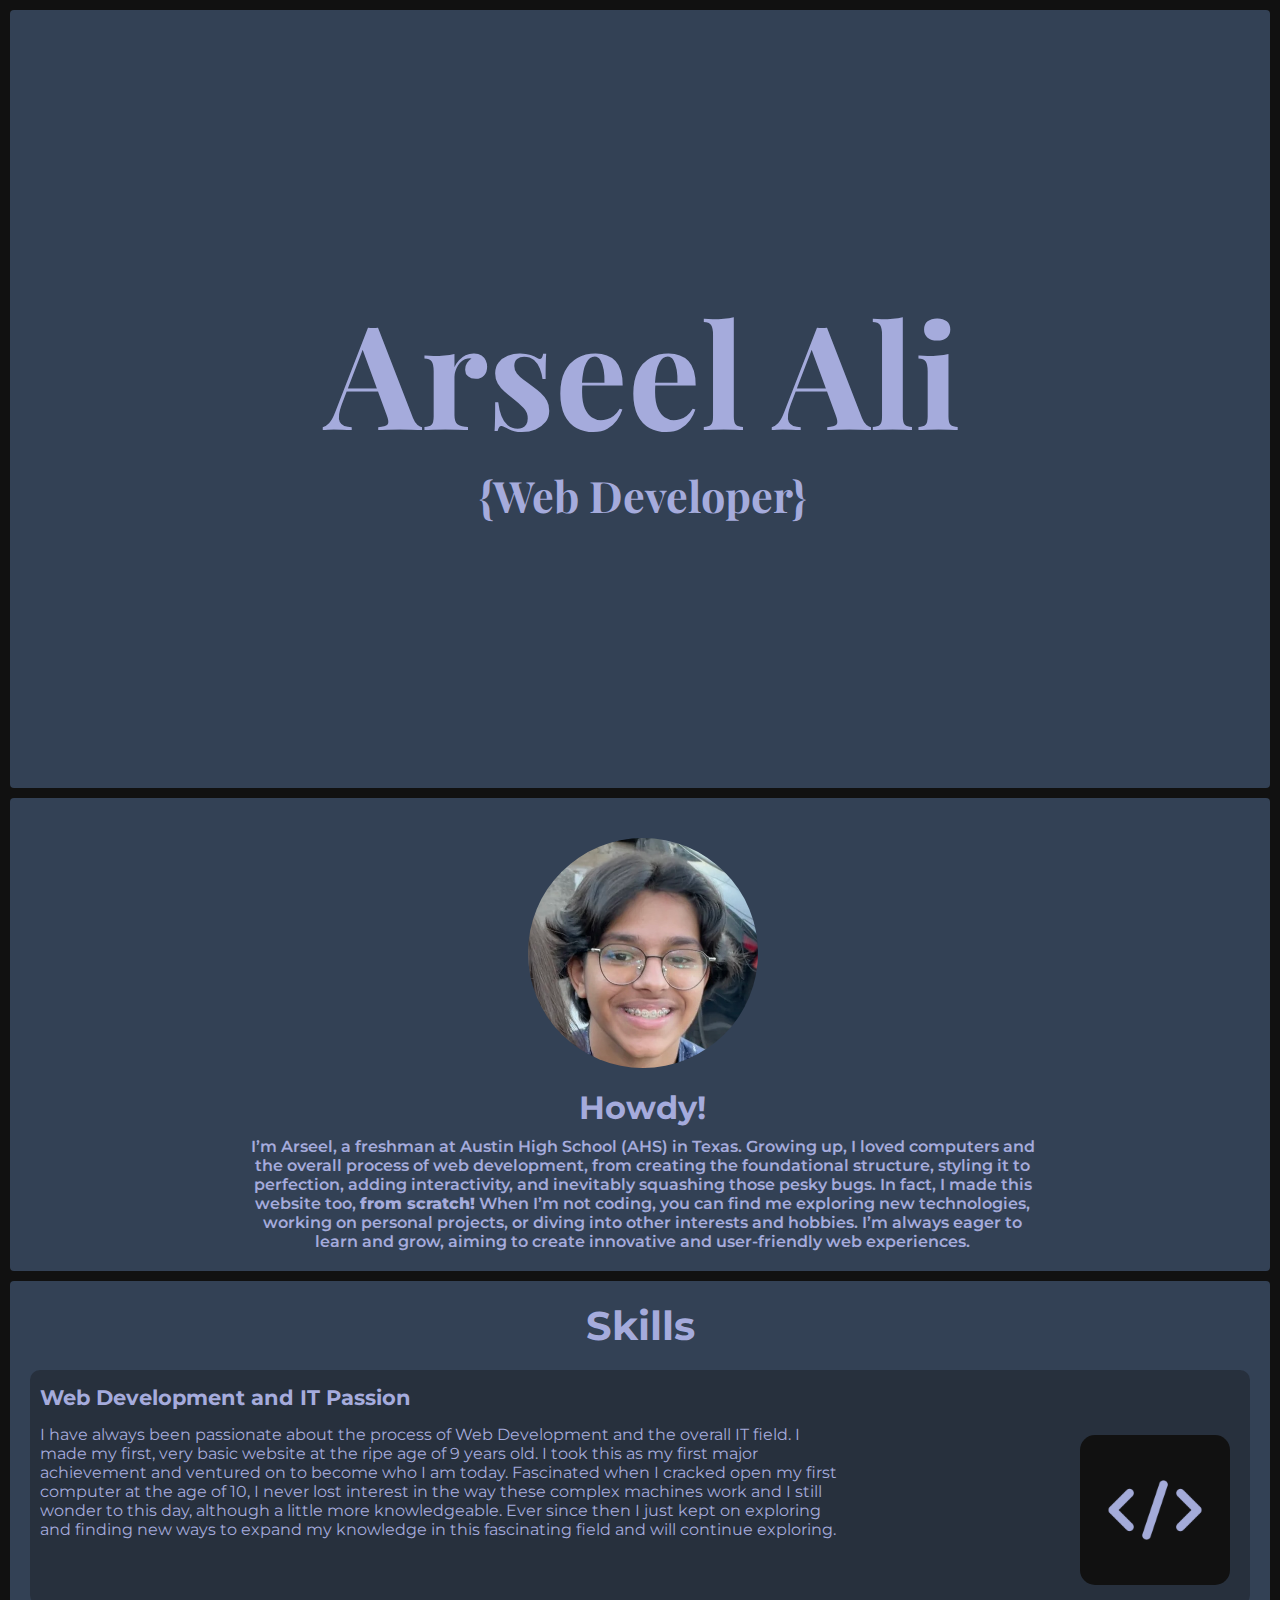
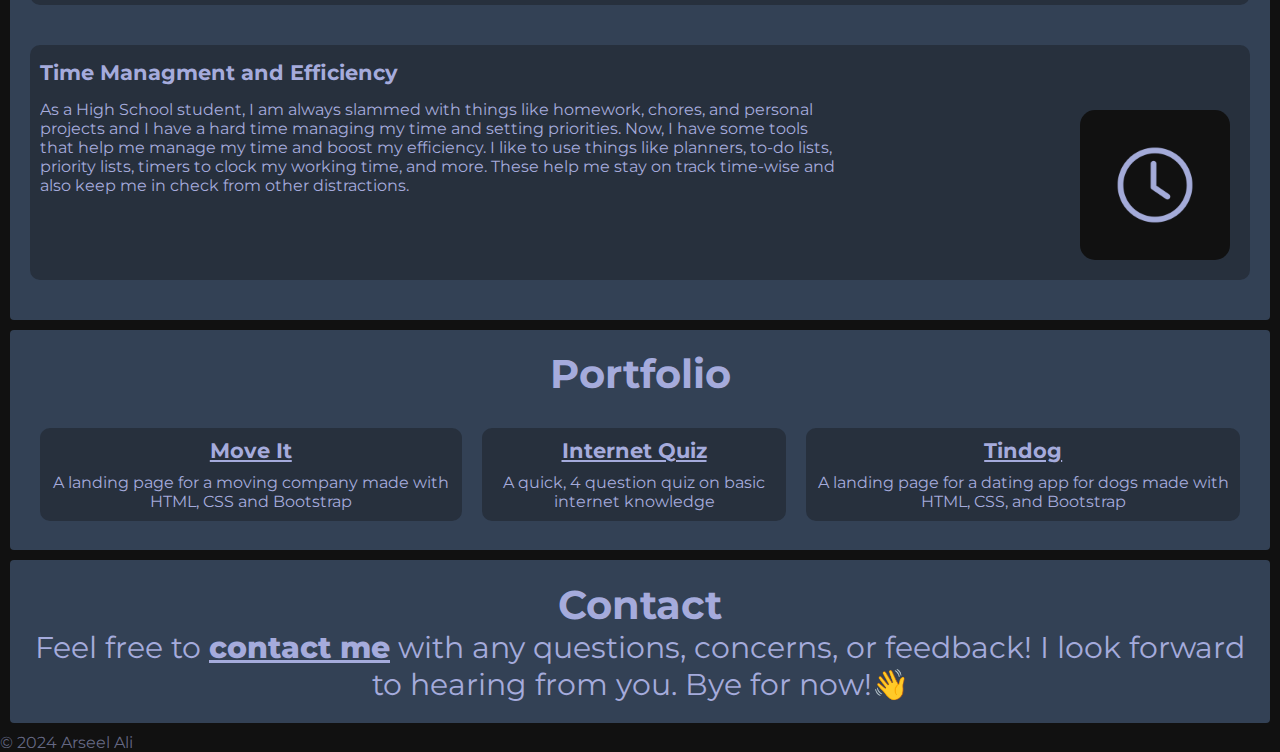
==== index.html @ 1e13c5c8 "Add files via upload" ====
<!DOCTYPE html>
<html lang="en">
  <head>
    <meta charset="UTF-8" />
    <meta name="viewport" content="width=device-width, initial-scale=1.0" />

    <!-- Google Fonts -->
    <link rel="preconnect" href="https://fonts.googleapis.com" />
    <link rel="preconnect" href="https://fonts.gstatic.com" crossorigin />
    <link rel="preconnect" href="https://fonts.googleapis.com" />
    <link rel="preconnect" href="https://fonts.gstatic.com" crossorigin />
    <link
      href="https://fonts.googleapis.com/css2?family=Montserrat:ital,wght@0,100..900;1,100..900&display=swap"
      rel="stylesheet"
    />
    <link
      href="https://fonts.googleapis.com/css2?family=Playfair+Display:ital,wght@0,400..900;1,400..900&display=swap"
      rel="stylesheet"
    />
    <link rel="stylesheet" href="./style.css" />
    <title>Arseel Ali</title>
  </head>
  <body>
    <div class="section header" id="header">
      <a href="mailto:aliarseel1@gmail.com" class="title-link"
        ><h1 class="title">Arseel Ali</h1></a
      >
      <h2 class="description">{Web Developer}</h2>
    </div>

    <div class="section about-me" id="about-me">
      <img
        src="./assets/arseel.jpg"
        alt="A profile photo of Arseel"
        class="arseel-pfp"
      />
      <p class="howdy">Howdy!</p>
      <p class="bio">I’m Arseel, a freshman at Austin High School (AHS) in Texas. Growing up, I loved computers and the overall process of web development, from creating the foundational structure, styling it to perfection, adding interactivity, and inevitably squashing those pesky bugs. In fact, I made this website too, <span class="bold">from scratch!</span> When I’m not coding, you can find me exploring new technologies, working on personal projects, or diving into other interests and hobbies. I’m always eager to learn and grow, aiming to create innovative and user-friendly web experiences. </p>
    </div>

    <div class="section skills" id="skills">
        <h2>Skills</h2>
        <div class="card">
            <h3>Web Development and IT Passion</h3>
            <img src="./assets/tag.png" alt="HTML Tag">
            <p>I have always been passionate about the process of Web Development and the overall IT field. I made my first, very basic website at the ripe age of 9 years old. I took this as my first major achievement and ventured on to become who I am today. Fascinated when I cracked open my first computer at the age of 10, I never lost interest in the way these complex machines work and I still wonder to this day, although a little more knowledgeable. Ever since then I just kept on exploring and finding new ways to expand my knowledge in this fascinating field and will continue exploring. </p>
        </div>
        <div class="card">
            <h3>Time Managment and Efficiency</h3>
            <img src="./assets/clock.png" alt="Clock Graphic">
            <p>As a High School student, I am always slammed with things like homework, chores, and personal projects and I have a hard time managing my time and setting priorities. Now, I have some tools that help me manage my time and boost my efficiency. I like to use things like planners, to-do lists, priority lists, timers to clock my working time, and more. These help me stay on track time-wise and also keep me in check from other distractions.</p>
        </div>
    </div>

    <div class="section portfolio" id="portfolio">
        <h2>Portfolio</h2>
        <div class="port-item-container">
            <div class="port-item">
                <h3><a href="https://arseelali.com/move-it/" target="_blank">Move It</a></h3>
                <p>A landing page for a moving company made with HTML, CSS and Bootstrap</p>
            </div>
            <div class="port-item">
                <h3><a href="https://arseelali.com/internet-quiz/" target="_blank">Internet Quiz</a></h3>
                <p>A quick, 4 question quiz on basic internet knowledge</p>
            </div>
            <div class="port-item">
                <h3><a href="https://arseelali.com/tindog/" target="_blank">Tindog</a></h3>
                <p>A landing page for a dating app for dogs made with HTML, CSS, and Bootstrap</p>
            </div>
        </div>
    </div>

    <div class="section contact" id="contact">
        <h2>Contact</h2>
        <div class="contact-info">
            <p>Feel free to <a href="mailto:aliarseel1@gmail.com" class="bold">contact me</a> with any questions, concerns, or feedback! I look forward to hearing from you. Bye for now!👋</p>
        </div>
    </div>

    <footer>
        &copy; 2024 Arseel Ali
    </footer>

    <script>
        console.log("%c" + "© 2024 Arseel Ali", "color: #A5ABDC; font-size: 40px; font-weight: bold;");
        console.log("%c" + "If you find a bug, have feedback, or have any questions, feel free to email: aliarseel1@gmail.com", "color: #A5ABDC; font-size: 25px; font-weight: bold;");
    </script>
  </body>
</html>

<!-- Inspiration from  https://www.mcchill.in/ -->
---- style.css ----
* {
    margin: 0;
    padding: 0;
}

html {
    scroll-behavior: smooth;
}

body {
    color: #A5ABDC;
    background-color: #111111;
    font-family: Montserrat, sans-serif;
}

.section {
    padding: 20px;
    display: flex;
    flex-direction: column;
    align-items: center;
    justify-content: center;
    background-color: #334155;
    margin: 10px 10px;
    border-radius: 4px;
}

h2 {
    font-size: 2.5rem;
    font-weight: 700;
}

/* Heading */

.header {
    padding: 20px;
    display: flex;
    flex-direction: column;
    height: 82vh;
    justify-content: center;
    background-color: #334155;
    margin: 10px 10px;
    padding-left: 25px;
    font-family: 'Playfair Display', serif;
}

.title {
    font-size: 9rem;
    padding-bottom: 0;
    margin-bottom: 0;
    color: #A5ABDC;
}

a.title-link {
    text-decoration: none;
}

.description {
    font-size: 2.7rem;
    padding-top: 0;
    margin-top: 0;
}

/* About Me */

.about-me {
    display: flex;
    flex-direction: column;
    align-items: center;
    justify-content: center;
    background-color: #334155;
    padding: 20px;
    margin: 10px 10px;
    padding-left: 25px;
}

.arseel-pfp {
    margin: 50px;
    border-radius: 50%;
    width: 230px;
    margin-bottom: 20px;
    margin-top: 20px;
}

.howdy {
    color: #A5ABDC;
    font-family: Montserrat, sans-serif;
    font-size: 2rem;
    font-weight: 700;
    margin-bottom: 10px;
}

.bio {
    font-family: Montserrat, sans-serif;
    text-align: center;
    width: 65%;
    font-weight: 600;
    font-size: 16px;
}
.bold {
    font-weight: 800;
}

/* Skills */

.skills {
    display: flex;
    flex-direction: column;
    align-items: center;
}

.card {
    background-color: #1111115a;
    padding: 10px;
    margin: 20px;
    width: 100%;
    max-width: 1200px;
    border-radius: 10px;
}

.card h3 {
    font-size: 1.3rem;
    margin-bottom: 10px;
    padding: 5px;
    padding-left: 0;
}

.card img {
    border-radius: 15px;
    width: 150px;
    float: right;
    margin: 10px;
}

.card p {
    overflow: auto;
    width: 800px;
}

/* Portfolio */

.portfolio {
    display: flex;
    flex-direction: column;
    align-items: center;
    height: 20vh;
}

.portfolio h2 {
    margin-bottom: 20px;
}

.port-item-container {
    display: inline-flex;
}

.port-item {
    background-color: #1111115a;
    padding: 10px;
    border-radius: 10px;
    margin: 10px;
    text-align: center;
}

.port-item h3 {
    font-size: 1.3rem;
    margin-bottom: 10px;
}

a {
    text-decoration: underline;
    color: #A5ABDC;
}

/* Contact Me */

.contact {
    text-align: center;
}

.contact-info p {
    font-size: 30px;
}

/* Footer */

footer {
    color: #a5abdc93;
}

/* Scrollbar */

::-webkit-scrollbar {
    width: 10px;
}

::-webkit-scrollbar-track {
    box-shadow: inset 0 0 2px grey;
    border-radius: 900px;
}

::-webkit-scrollbar-thumb {
    background: #888;
    border-radius: 40px;
}

::-webkit-scrollbar-thumb:hover {
    background: #555;
}
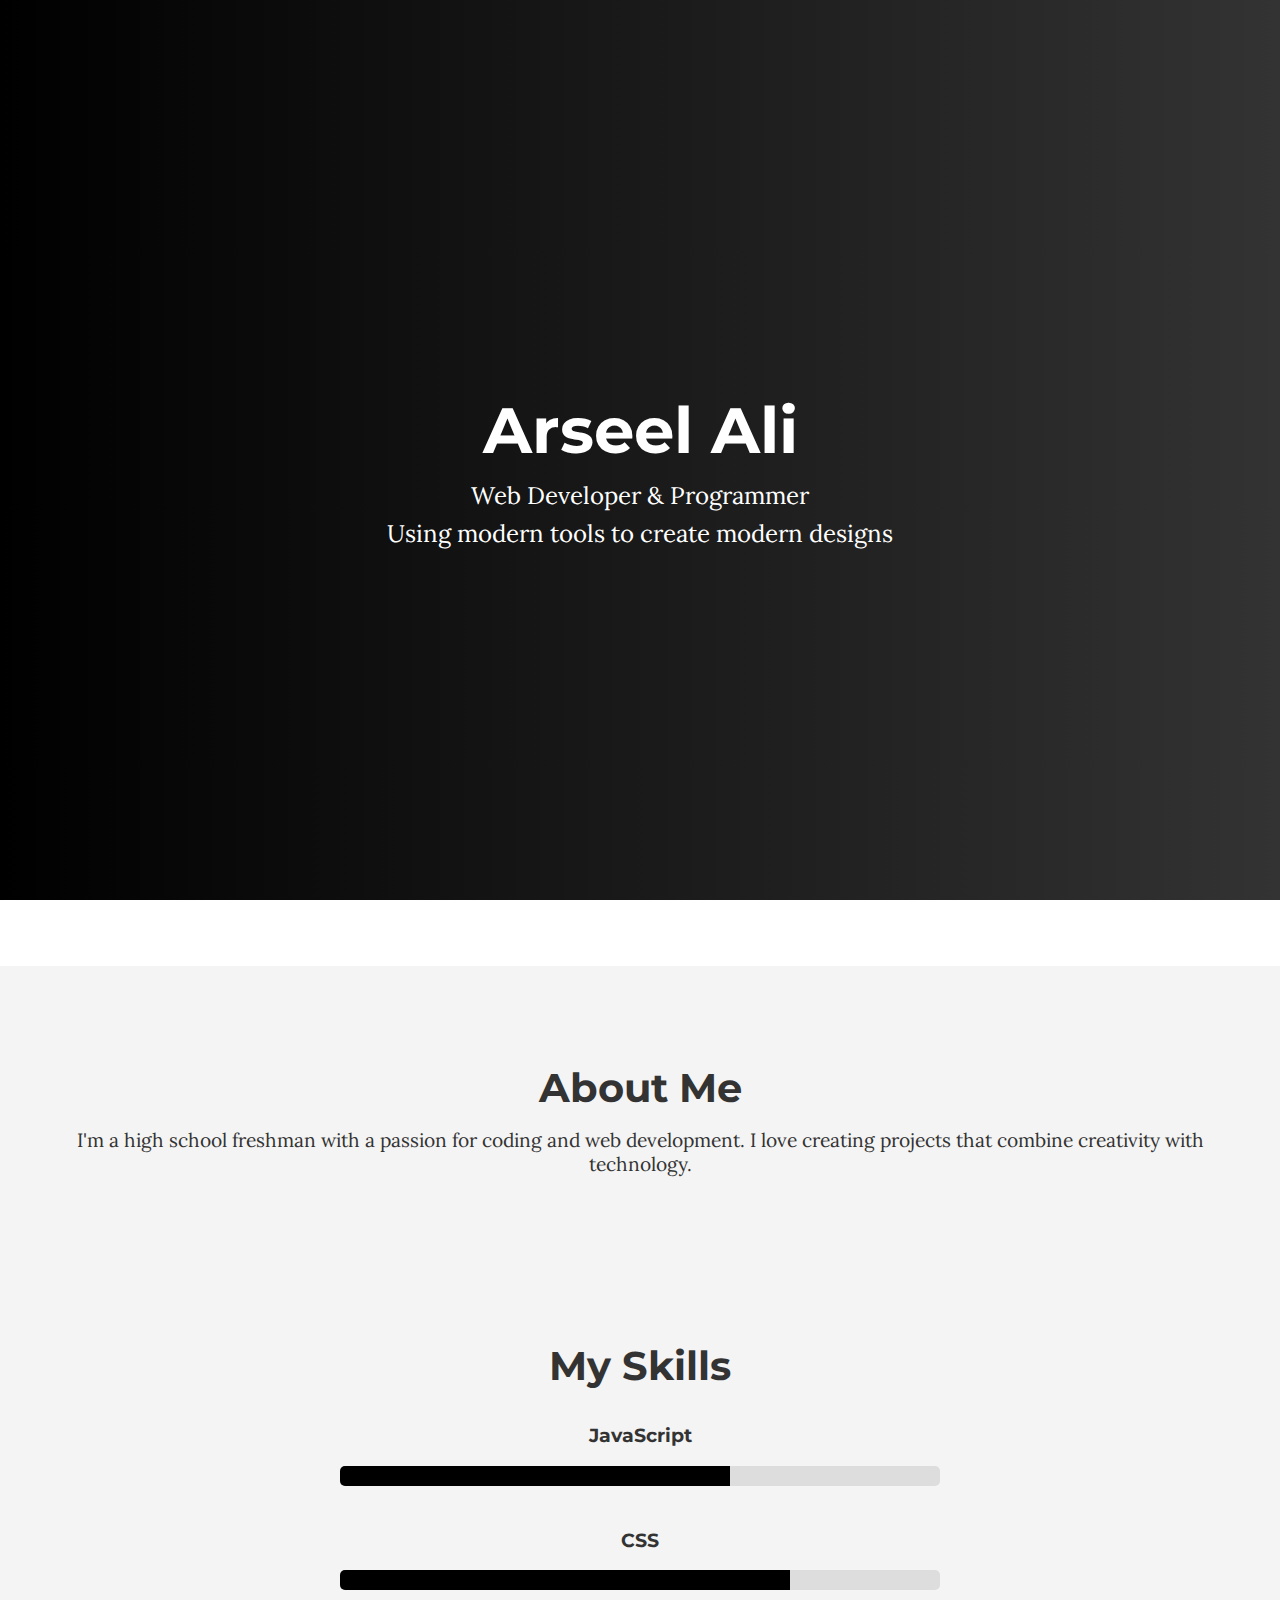
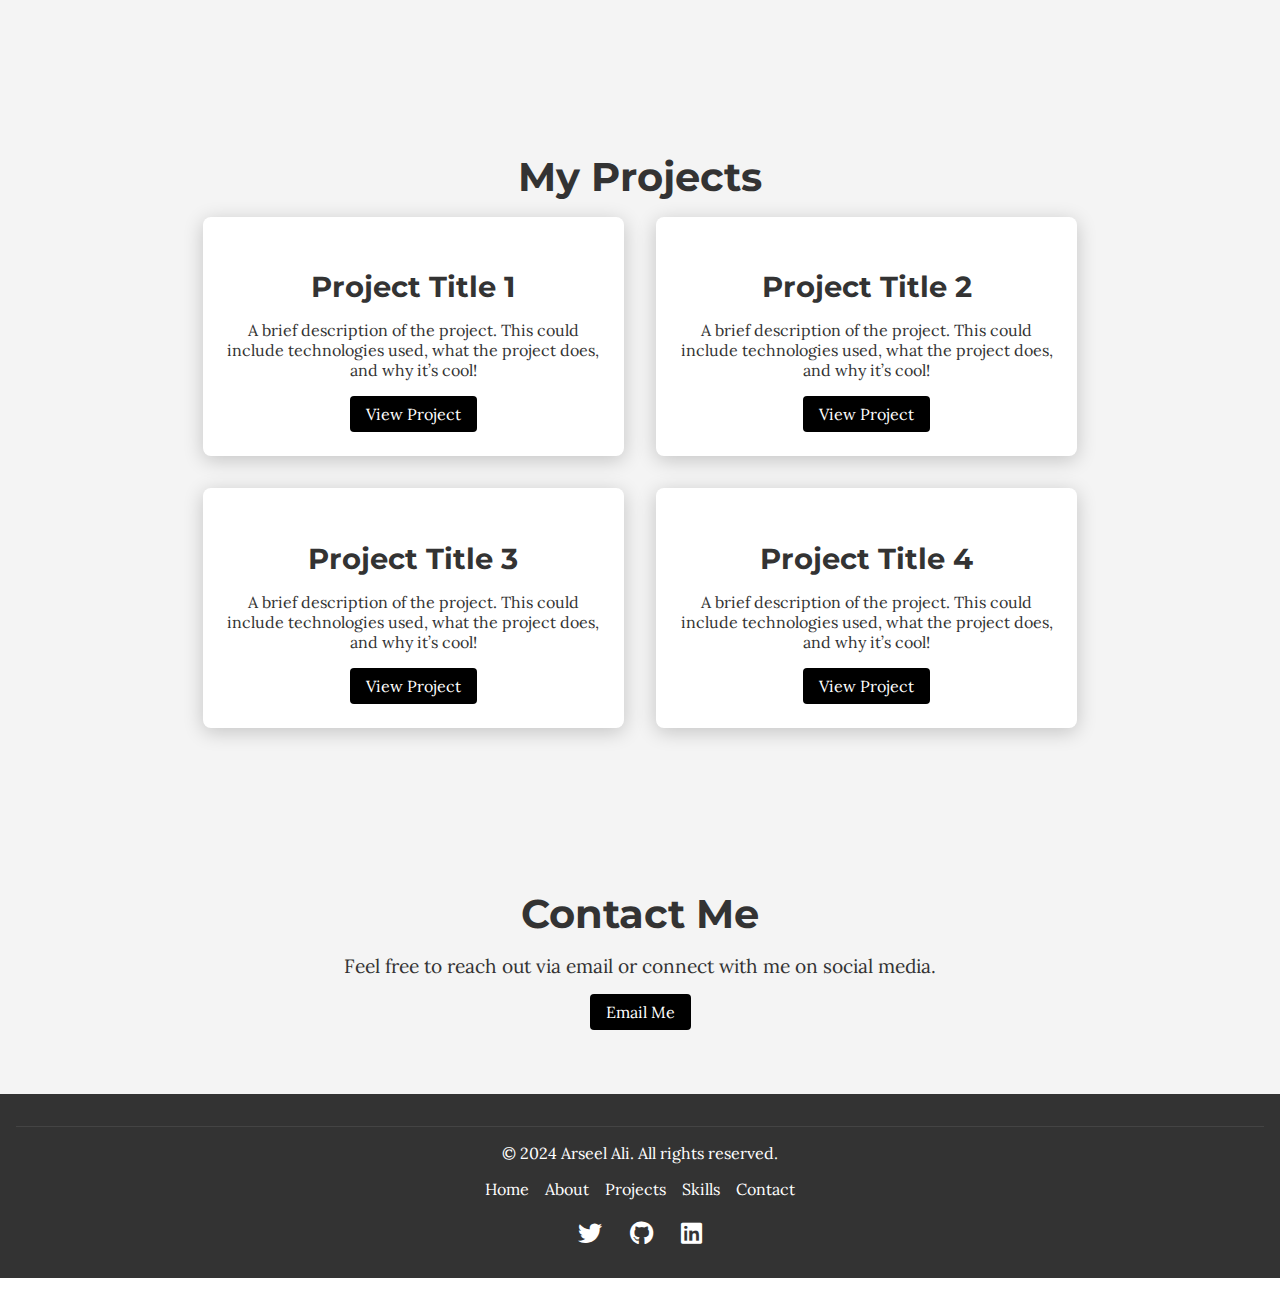
==== commit 35fbd58f: "Add files via upload" ====
--- a/index.html
+++ b/index.html
@@ -1,91 +1,122 @@
 <!DOCTYPE html>
 <html lang="en">
-  <head>
-    <meta charset="UTF-8" />
-    <meta name="viewport" content="width=device-width, initial-scale=1.0" />
 
-    <!-- Google Fonts -->
-    <link rel="preconnect" href="https://fonts.googleapis.com" />
-    <link rel="preconnect" href="https://fonts.gstatic.com" crossorigin />
-    <link rel="preconnect" href="https://fonts.googleapis.com" />
-    <link rel="preconnect" href="https://fonts.gstatic.com" crossorigin />
-    <link
-      href="https://fonts.googleapis.com/css2?family=Montserrat:ital,wght@0,100..900;1,100..900&display=swap"
-      rel="stylesheet"
-    />
-    <link
-      href="https://fonts.googleapis.com/css2?family=Playfair+Display:ital,wght@0,400..900;1,400..900&display=swap"
-      rel="stylesheet"
-    />
-    <link rel="stylesheet" href="./style.css" />
+<head>
+    <meta charset="UTF-8">
+    <meta name="viewport" content="width=device-width, initial-scale=1.0">
+    <meta name="description" content="Arseel Ali's portfolio showcasing projects and coding skills.">
+    <meta name="keywords" content="portfolio, web development, coding, projects">
+    <meta name="author" content="Arseel Ali">
+    <meta property="og:title" content="Arseel Ali's Portfolio">
+    <meta property="og:description" content="Explore my projects and skills.">
+    <meta property="og:url" content="https://arseelali.com">
+    <link rel="stylesheet"
+        href="https://fonts.googleapis.com/css2?family=Montserrat:wght@700&family=Lora:wght@400&display=swap">
+    <link rel="stylesheet" href="https://cdnjs.cloudflare.com/ajax/libs/font-awesome/6.0.0-beta3/css/all.min.css">
     <title>Arseel Ali</title>
-  </head>
-  <body>
-    <div class="section header" id="header">
-      <a href="mailto:aliarseel1@gmail.com" class="title-link"
-        ><h1 class="title">Arseel Ali</h1></a
-      >
-      <h2 class="description">{Web Developer}</h2>
+    <link rel="stylesheet" href="styles.css">
+</head>
+<!-- Google tag (gtag.js) -->
+<script async src="https://www.googletagmanager.com/gtag/js?id=G-JVXPCDGGYJ"></script>
+<script>
+    window.dataLayer = window.dataLayer || [];
+    function gtag() { dataLayer.push(arguments); }
+    gtag('js', new Date());
+
+    gtag('config', 'G-JVXPCDGGYJ');
+</script>
+
+<body>
+    <div class="hero" id="hero">
+        <h1>Arseel Ali</h1>
+        <p>Web Developer & Programmer</p>
+        <p>Using modern tools to create modern designs</p>
     </div>
 
-    <div class="section about-me" id="about-me">
-      <img
-        src="./assets/arseel.jpg"
-        alt="A profile photo of Arseel"
-        class="arseel-pfp"
-      />
-      <p class="howdy">Howdy!</p>
-      <p class="bio">I’m Arseel, a freshman at Austin High School (AHS) in Texas. Growing up, I loved computers and the overall process of web development, from creating the foundational structure, styling it to perfection, adding interactivity, and inevitably squashing those pesky bugs. In fact, I made this website too, <span class="bold">from scratch!</span> When I’m not coding, you can find me exploring new technologies, working on personal projects, or diving into other interests and hobbies. I’m always eager to learn and grow, aiming to create innovative and user-friendly web experiences. </p>
-    </div>
+    <div class="separator white-area"></div>
 
-    <div class="section skills" id="skills">
-        <h2>Skills</h2>
-        <div class="card">
-            <h3>Web Development and IT Passion</h3>
-            <img src="./assets/tag.png" alt="HTML Tag">
-            <p>I have always been passionate about the process of Web Development and the overall IT field. I made my first, very basic website at the ripe age of 9 years old. I took this as my first major achievement and ventured on to become who I am today. Fascinated when I cracked open my first computer at the age of 10, I never lost interest in the way these complex machines work and I still wonder to this day, although a little more knowledgeable. Ever since then I just kept on exploring and finding new ways to expand my knowledge in this fascinating field and will continue exploring. </p>
-        </div>
-        <div class="card">
-            <h3>Time Managment and Efficiency</h3>
-            <img src="./assets/clock.png" alt="Clock Graphic">
-            <p>As a High School student, I am always slammed with things like homework, chores, and personal projects and I have a hard time managing my time and setting priorities. Now, I have some tools that help me manage my time and boost my efficiency. I like to use things like planners, to-do lists, priority lists, timers to clock my working time, and more. These help me stay on track time-wise and also keep me in check from other distractions.</p>
-        </div>
-    </div>
+    <section id="about" class="white-area">
+        <h2>About Me</h2>
+        <p>I'm a high school freshman with a passion for coding and web development. I love creating projects that
+            combine creativity with technology.</p>
+    </section>
 
-    <div class="section portfolio" id="portfolio">
-        <h2>Portfolio</h2>
-        <div class="port-item-container">
-            <div class="port-item">
-                <h3><a href="https://arseelali.com/move-it/" target="_blank">Move It</a></h3>
-                <p>A landing page for a moving company made with HTML, CSS and Bootstrap</p>
+    <section id="skills" class="white-area">
+        <h2 class="prog-h2">My Skills</h2>
+        <div class="skill-list">
+            <div class="skill-item">
+                <h3>JavaScript</h3>
+                <div class="skill-bar">
+                    <div class="skill-progress" style="width: 65%;"></div>
+                </div>
             </div>
-            <div class="port-item">
-                <h3><a href="https://arseelali.com/internet-quiz/" target="_blank">Internet Quiz</a></h3>
-                <p>A quick, 4 question quiz on basic internet knowledge</p>
-            </div>
-            <div class="port-item">
-                <h3><a href="https://arseelali.com/tindog/" target="_blank">Tindog</a></h3>
-                <p>A landing page for a dating app for dogs made with HTML, CSS, and Bootstrap</p>
+            <div class="skill-item">
+                <h3>CSS</h3>
+                <div class="skill-bar">
+                    <div class="skill-progress" style="width: 75%;"></div>
+                </div>
             </div>
         </div>
-    </div>
+    </section>
 
-    <div class="section contact" id="contact">
-        <h2>Contact</h2>
-        <div class="contact-info">
-            <p>Feel free to <a href="mailto:aliarseel1@gmail.com" class="bold">contact me</a> with any questions, concerns, or feedback! I look forward to hearing from you. Bye for now!👋</p>
+    <section class="projects white-area" id="projects">
+        <h2 class="proj-h2">My Projects</h2>
+        <div class="project-list">
+            <div class="project-item">
+                <h3>Project Title 1</h3>
+                <p>A brief description of the project. This could include technologies used, what the project does, and
+                    why it’s cool!</p>
+                <a href="#">View Project</a>
+            </div>
+            <div class="project-item">
+                <h3>Project Title 2</h3>
+                <p>A brief description of the project. This could include technologies used, what the project does, and
+                    why it’s cool!</p>
+                <a href="#">View Project</a>
+            </div>
+            <div class="project-item">
+                <h3>Project Title 3</h3>
+                <p>A brief description of the project. This could include technologies used, what the project does, and
+                    why it’s cool!</p>
+                <a href="#">View Project</a>
+            </div>
+            <div class="project-item">
+                <h3>Project Title 4</h3>
+                <p>A brief description of the project. This could include technologies used, what the project does, and
+                    why it’s cool!</p>
+                <a href="#">View Project</a>
+            </div>
         </div>
-    </div>
+    </section>
+
+    <section id="contact" class="white-area">
+        <h2>Contact Me</h2>
+        <p>Feel free to reach out via email or connect with me on social media.</p>
+        <a href="mailto:arseel@example.com">Email Me</a>
+    </section>
 
     <footer>
-        &copy; 2024 Arseel Ali
+        <div class="footer-content">
+            <p>&copy; 2024 Arseel Ali. All rights reserved.</p>
+            <ul class="footer-links">
+                <li><a href="#home">Home</a></li>
+                <li><a href="#about">About</a></li>
+                <li><a href="#projects">Projects</a></li>
+                <li><a href="#skills">Skills</a></li>
+                <li><a href="#contact">Contact</a></li>
+            </ul>
+            <div class="social-media">
+                <a href="https://twitter.com/htx_arseel" target="_blank" aria-label="Twitter"><i
+                        class="fab fa-twitter"></i></a>
+                <a href="https://github.com/arseelali1" target="_blank" aria-label="GitHub"><i
+                        class="fab fa-github"></i></a>
+                <a href="https://linkedin.com/in/arseelali" target="_blank" aria-label="LinkedIn"><i
+                        class="fab fa-linkedin"></i></a>
+            </div>
+        </div>
     </footer>
 
-    <script>
-        console.log("%c" + "© 2024 Arseel Ali", "color: #A5ABDC; font-size: 40px; font-weight: bold;");
-        console.log("%c" + "If you find a bug, have feedback, or have any questions, feel free to email: aliarseel1@gmail.com", "color: #A5ABDC; font-size: 25px; font-weight: bold;");
-    </script>
-  </body>
-</html>
+    <script src="script.js"></script>
+</body>
 
-<!-- Inspiration from  https://www.mcchill.in/ -->
+</html>--- a/styles.css
+++ b/styles.css
@@ -0,0 +1,312 @@
+:root {
+  --font-heading: "Montserrat", sans-serif;
+  --font-body: "Lora", serif;
+}
+
+body {
+  font-family: var(--font-body);
+  color: var(--primary-color); /* Example primary color variable */
+  padding: 0;
+  margin: 0;
+}
+
+h1,
+h2,
+h3 {
+  font-family: var(--font-heading);
+  color: var(--primary-color); /* Example primary color variable */
+}
+
+.hero {
+  height: 100vh;
+  display: flex;
+  flex-direction: column;
+  justify-content: center;
+  align-items: center;
+  background: linear-gradient(to right, #000, #333); /* Example gradient */
+  color: #fff;
+  text-align: center;
+  position: relative;
+}
+
+h1 {
+  font-size: 4rem;
+  margin-bottom: 0.5rem;
+}
+
+p {
+  font-size: 1.5rem;
+  margin: 0.2rem 0;
+}
+
+/* About */
+
+#about {
+  padding: 4rem 2rem;
+  background: #f4f4f4; /* Light gray background */
+  color: #333; /* Dark text */
+  text-align: center;
+}
+
+#about h2 {
+  font-size: 2.5rem;
+  margin-bottom: 1rem;
+}
+
+#about p {
+  font-size: 1.2rem;
+}
+
+/* Skills */
+
+#skills {
+  padding: 4rem 2rem;
+  background: #f4f4f4; /* Light gray background */
+  color: #333; /* Dark text */
+  text-align: center;
+}
+
+.skill-list {
+  display: flex;
+  flex-direction: column;
+  gap: 1.5rem;
+  align-items: center;
+}
+
+.skill-item {
+  width: 100%;
+  max-width: 600px;
+}
+
+.prog-h2 {
+  font-size: 2.5rem;
+  margin-bottom: 1rem;
+}
+
+.skill-bar {
+  background: #ddd; /* Light gray background */
+  border-radius: 5px;
+  overflow: hidden;
+  height: 20px;
+  width: 100%;
+}
+
+.skill-progress {
+  background: #000; /* Black progress */
+  height: 100%;
+  transition: width 0.5s ease;
+}
+
+/* Project */
+
+.projects {
+  padding: 4rem 2rem;
+  background: #f4f4f4;
+  color: #333;
+  text-align: center;
+}
+
+.project-list {
+  display: flex;
+  flex-wrap: wrap;
+  justify-content: center;
+  gap: 2rem;
+}
+
+.project-item {
+  background: #fff;
+  padding: 1.5rem; /* Increased padding */
+  border-radius: 8px;
+  box-shadow: 0 4px 20px rgba(0, 0, 0, 0.2); /* More prominent shadow */
+  width: calc(33.333% - 2rem);
+  min-width: 250px; /* Adjusted minimum width */
+  transition: transform 0.3s ease, box-shadow 0.3s ease;
+}
+
+.project-item:hover {
+  transform: scale(1.05); /* Slight zoom effect */
+  box-shadow: 0 6px 30px rgba(0, 0, 0, 0.3); /* Enhanced shadow on hover */
+}
+
+.proj-h2 {
+  font-size: 2.5rem;
+  margin-bottom: 1rem;
+}
+
+.project-item h3 {
+  font-size: 1.8rem;
+  margin-bottom: 1rem;
+}
+
+.project-item p {
+  font-size: 1rem;
+  margin-bottom: 1rem;
+}
+
+.project-item a {
+  display: inline-block;
+  padding: 0.5rem 1rem;
+  background: #000;
+  color: #fff;
+  text-decoration: none;
+  border-radius: 4px;
+  transition: background 0.3s ease;
+}
+
+.project-item a:hover {
+  background: #333;
+}
+
+/* Contact */
+
+#contact {
+  padding: 4rem 2rem;
+  background: #f4f4f4; /* Light gray background */
+  color: #333; /* Dark text */
+  text-align: center;
+}
+
+#contact h2 {
+  font-size: 2.5rem;
+  margin-bottom: 1rem;
+}
+
+#contact p {
+  font-size: 1.2rem;
+  margin-bottom: 1rem;
+}
+
+#contact a {
+  display: inline-block;
+  padding: 0.5rem 1rem;
+  background: #000;
+  color: #fff;
+  text-decoration: none;
+  border-radius: 4px;
+  transition: background 0.3s ease;
+}
+
+#contact a:hover {
+  background: #333;
+}
+
+/* Separator */
+
+.separator {
+  width: 100%;
+  height: 2px;
+  margin: 2rem 0;
+}
+
+/* Footer */
+
+footer {
+  background: #333; /* Dark background */
+  color: #fff; /* Light text */
+  padding: 2rem 1rem;
+  text-align: center;
+  position: relative;
+}
+
+.footer-content {
+  max-width: 1200px;
+  margin: 0 auto;
+}
+
+.footer-content p {
+  margin-bottom: 1rem;
+  font-size: 1rem;
+}
+
+.footer-links {
+  list-style: none;
+  padding: 0;
+  margin: 1rem 0;
+  display: flex;
+  justify-content: center;
+  gap: 1rem;
+}
+
+.footer-links li {
+  display: inline;
+}
+
+.footer-links a {
+  color: #fff;
+  text-decoration: none;
+  font-size: 1rem;
+  transition: color 0.3s ease;
+}
+
+.footer-links a:hover {
+  color: #bbb; /* Lighten the color on hover */
+}
+
+.social-media {
+  margin-top: 1rem;
+}
+
+.social-media a {
+  color: #fff;
+  text-decoration: none;
+  margin: 0 0.75rem;
+  font-size: 1.5rem;
+  transition: color 0.3s ease;
+}
+
+.social-media a:hover {
+  color: #bbb; /* Lighten the color on hover */
+}
+
+.social-media i {
+  display: inline-block;
+  vertical-align: middle;
+}
+
+/* Add a subtle top border to separate the footer from the rest of the content */
+footer::before {
+  content: "";
+  display: block;
+  height: 1px;
+  width: 100%;
+  background: #444; /* Slightly lighter border color */
+  margin-bottom: 1rem;
+}
+
+/* Add a subtle top border to separate the footer from the rest of the content */
+footer::before {
+  content: "";
+  display: block;
+  height: 1px;
+  width: 100%;
+  background: #444; /* Slightly lighter border color */
+  margin-bottom: 1rem;
+}
+
+/* Mouse Trail */
+
+.trail {
+  position: absolute;
+  width: 15px;
+  height: 15px;
+  background-color: white; /* Default color */
+  border-radius: 50%;
+  pointer-events: none;
+  transition: background-color 0.2s ease;
+}
+
+.white-area .trail {
+  background-color: black; /* Color when over a white area */
+}
+
+@media (max-width: 768px) {
+  .project-item {
+    width: calc(50% - 2rem); /* Adjust width for medium screens */
+  }
+}
+
+@media (max-width: 480px) {
+  .project-item {
+    width: calc(100% - 2rem); /* Full width for small screens */
+  }
+}
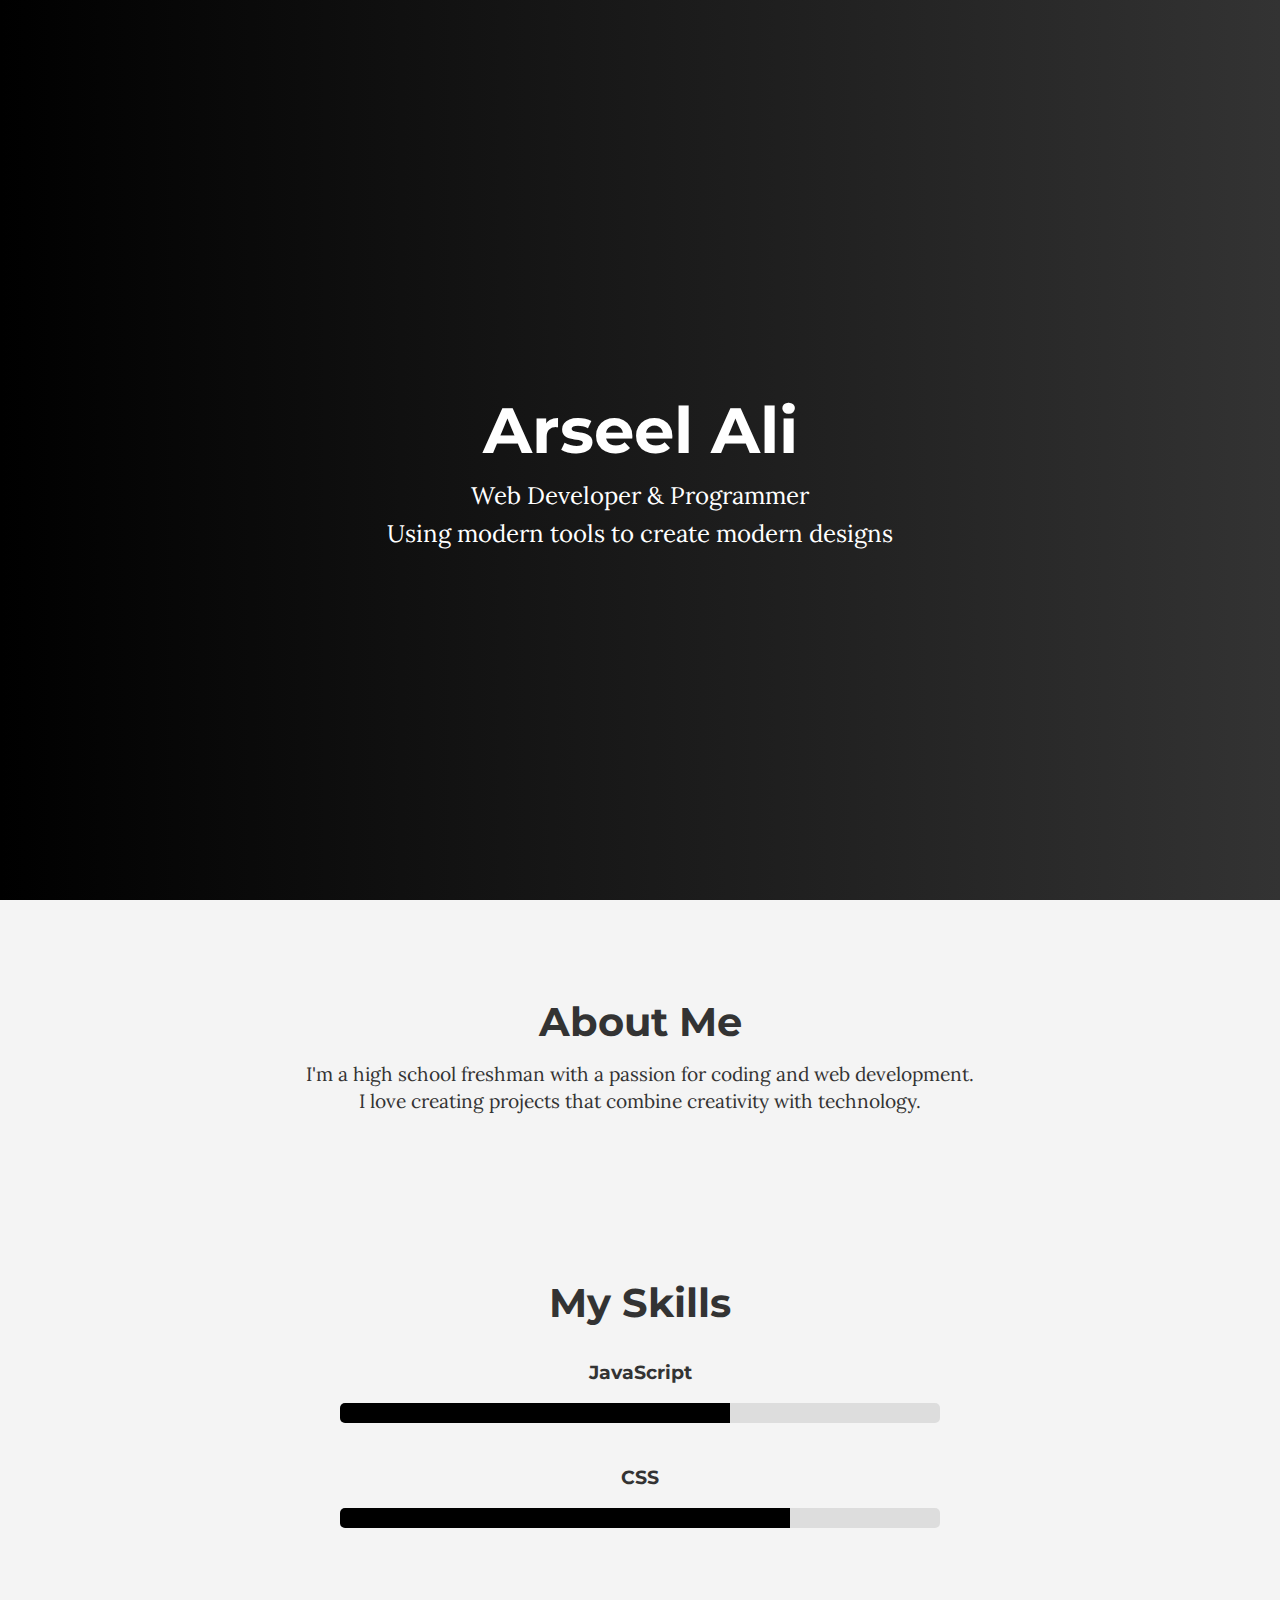
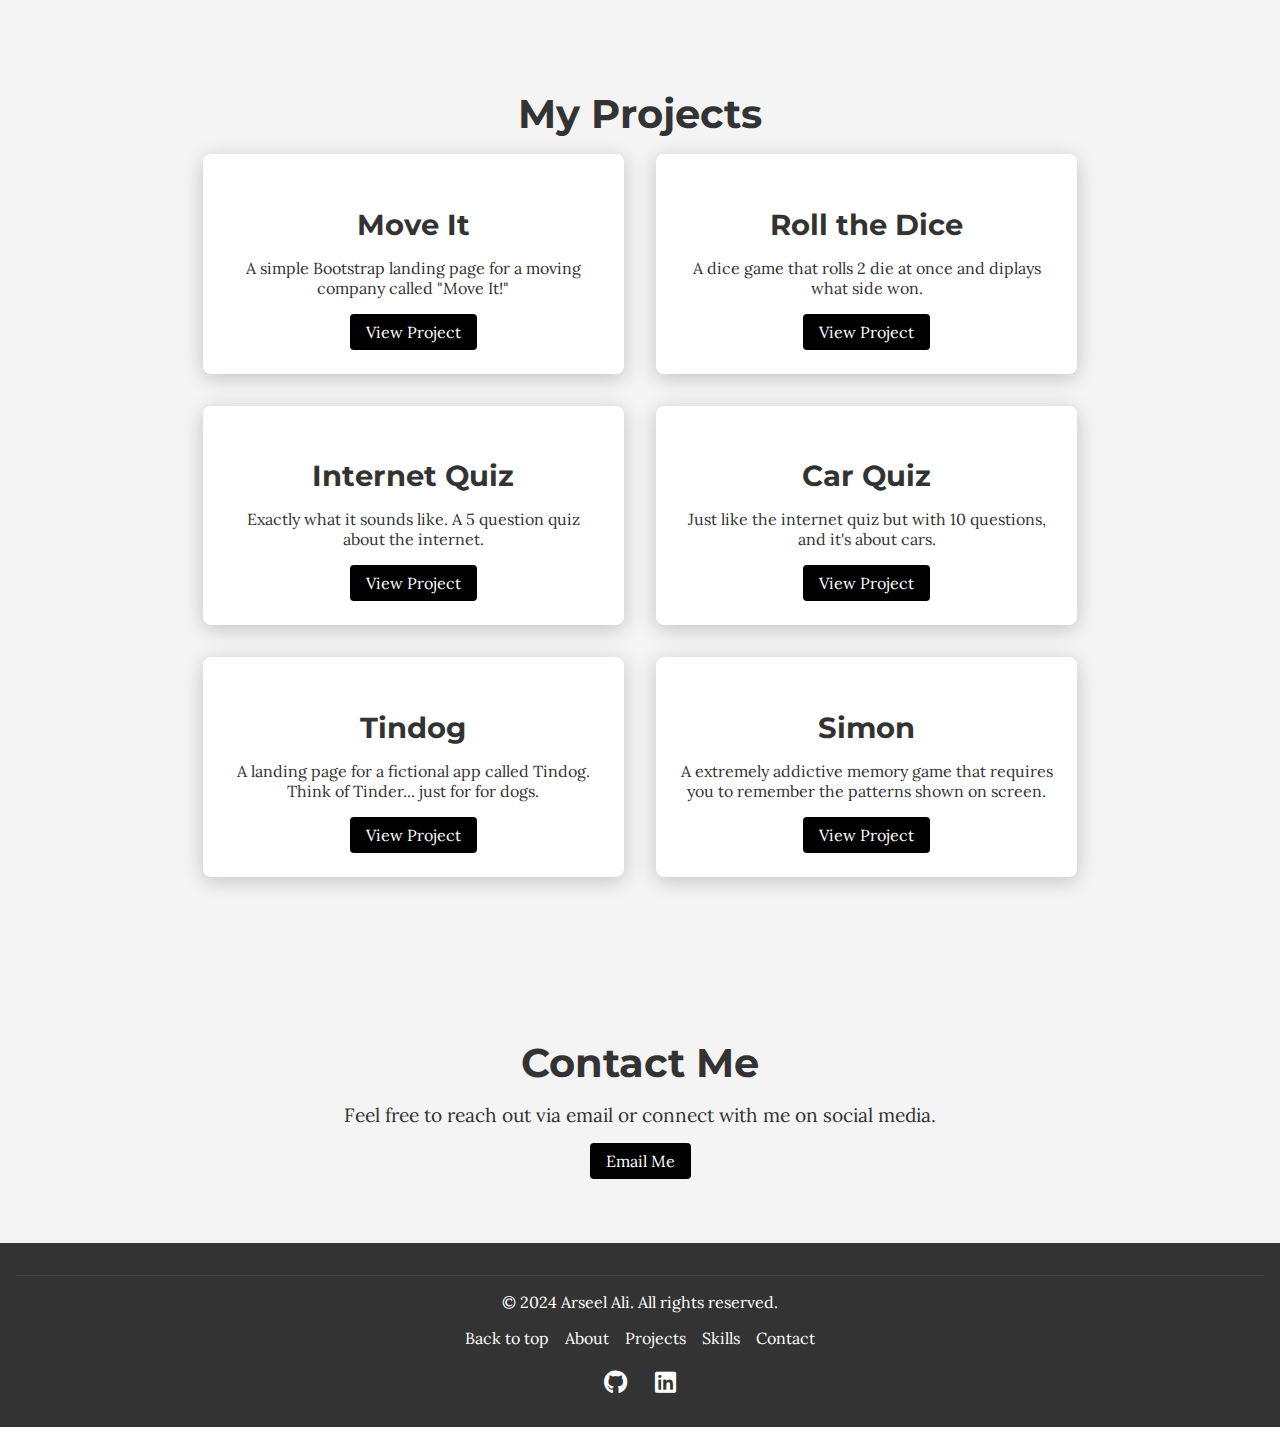
==== commit d2947aea: "Add files via upload" ====
--- a/index.html
+++ b/index.html
@@ -33,12 +33,10 @@
         <p>Using modern tools to create modern designs</p>
     </div>
 
-    <div class="separator white-area"></div>
-
     <section id="about" class="white-area">
         <h2>About Me</h2>
-        <p>I'm a high school freshman with a passion for coding and web development. I love creating projects that
-            combine creativity with technology.</p>
+        <p>I'm a high school freshman with a passion for coding and web development.</p>
+        <p>I love creating projects that combine creativity with technology.</p>
     </section>
 
     <section id="skills" class="white-area">
@@ -63,28 +61,34 @@
         <h2 class="proj-h2">My Projects</h2>
         <div class="project-list">
             <div class="project-item">
-                <h3>Project Title 1</h3>
-                <p>A brief description of the project. This could include technologies used, what the project does, and
-                    why it’s cool!</p>
-                <a href="#">View Project</a>
+                <h3>Move It</h3>
+                <p>A simple Bootstrap landing page for a moving company called "Move It!"</p>
+                <a href="https://arseelali.com/move-it/" target="_blank">View Project</a>
             </div>
             <div class="project-item">
-                <h3>Project Title 2</h3>
-                <p>A brief description of the project. This could include technologies used, what the project does, and
-                    why it’s cool!</p>
-                <a href="#">View Project</a>
+                <h3>Roll the Dice</h3>
+                <p>A dice game that rolls 2 die at once and diplays what side won.</p>
+                <a href="https://arseelali.com/dice" target="_blank">View Project</a>
             </div>
             <div class="project-item">
-                <h3>Project Title 3</h3>
-                <p>A brief description of the project. This could include technologies used, what the project does, and
-                    why it’s cool!</p>
-                <a href="#">View Project</a>
+                <h3>Internet Quiz</h3>
+                <p>Exactly what it sounds like. A 5 question quiz about the internet. </p>
+                <a href="https://arseelali.com/internet-quiz/" target="_blank">View Project</a>
             </div>
             <div class="project-item">
-                <h3>Project Title 4</h3>
-                <p>A brief description of the project. This could include technologies used, what the project does, and
-                    why it’s cool!</p>
-                <a href="#">View Project</a>
+                <h3>Car Quiz</h3>
+                <p>Just like the internet quiz but with 10 questions, and it's about cars. </p>
+                <a href="https://arseelali.com/car-quiz/" target="_blank">View Project</a>
+            </div>
+            <div class="project-item">
+                <h3>Tindog</h3>
+                <p>A landing page for a fictional app called Tindog. Think of Tinder... just for for dogs. </p>
+                <a href="https://arseelali.com/tindog/" target="_blank">View Project</a>
+            </div>
+            <div class="project-item">
+                <h3>Simon</h3>
+                <p>A extremely addictive memory game that requires you to remember the patterns shown on screen.</p>
+                <a href="https://arseelali.com/simon/" target="_blank">View Project</a>
             </div>
         </div>
     </section>
@@ -92,25 +96,25 @@
     <section id="contact" class="white-area">
         <h2>Contact Me</h2>
         <p>Feel free to reach out via email or connect with me on social media.</p>
-        <a href="mailto:arseel@example.com">Email Me</a>
+        <a href="mailto:arseel@arseelali.com">Email Me</a>
     </section>
 
     <footer>
         <div class="footer-content">
             <p>&copy; 2024 Arseel Ali. All rights reserved.</p>
             <ul class="footer-links">
-                <li><a href="#home">Home</a></li>
+                <li><a href="#">Back to top</a></li>
                 <li><a href="#about">About</a></li>
                 <li><a href="#projects">Projects</a></li>
                 <li><a href="#skills">Skills</a></li>
                 <li><a href="#contact">Contact</a></li>
             </ul>
             <div class="social-media">
-                <a href="https://twitter.com/htx_arseel" target="_blank" aria-label="Twitter"><i
-                        class="fab fa-twitter"></i></a>
-                <a href="https://github.com/arseelali1" target="_blank" aria-label="GitHub"><i
+                <!-- <a href="https://twitter.com/" target="_blank" aria-label="Twitter"><i
+                        class="fab fa-twitter"></i></a> -->
+                <a href="https://github.com/arseelali" target="_blank" aria-label="GitHub"><i
                         class="fab fa-github"></i></a>
-                <a href="https://linkedin.com/in/arseelali" target="_blank" aria-label="LinkedIn"><i
+                <a href="https://linkedin.com/in/arseel-ali-8221aa2a0" target="_blank" aria-label="LinkedIn"><i
                         class="fab fa-linkedin"></i></a>
             </div>
         </div>
--- a/styles.css
+++ b/styles.css
@@ -3,9 +3,13 @@
   --font-body: "Lora", serif;
 }
 
+html {
+  scroll-behavior: smooth;
+}
+
 body {
   font-family: var(--font-body);
-  color: var(--primary-color); /* Example primary color variable */
+  color: var(--primary-color);
   padding: 0;
   margin: 0;
 }
@@ -14,7 +18,7 @@
 h2,
 h3 {
   font-family: var(--font-heading);
-  color: var(--primary-color); /* Example primary color variable */
+  color: var(--primary-color);
 }
 
 .hero {
@@ -23,7 +27,7 @@
   flex-direction: column;
   justify-content: center;
   align-items: center;
-  background: linear-gradient(to right, #000, #333); /* Example gradient */
+  background: linear-gradient(to right, #000, #333);
   color: #fff;
   text-align: center;
   position: relative;
@@ -43,8 +47,8 @@
 
 #about {
   padding: 4rem 2rem;
-  background: #f4f4f4; /* Light gray background */
-  color: #333; /* Dark text */
+  background: #f4f4f4;
+  color: #333;
   text-align: center;
 }
 
@@ -61,8 +65,8 @@
 
 #skills {
   padding: 4rem 2rem;
-  background: #f4f4f4; /* Light gray background */
-  color: #333; /* Dark text */
+  background: #f4f4f4;
+  color: #333;
   text-align: center;
 }
 
@@ -84,7 +88,7 @@
 }
 
 .skill-bar {
-  background: #ddd; /* Light gray background */
+  background: #ddd;
   border-radius: 5px;
   overflow: hidden;
   height: 20px;
@@ -92,7 +96,7 @@
 }
 
 .skill-progress {
-  background: #000; /* Black progress */
+  background: #000;
   height: 100%;
   transition: width 0.5s ease;
 }
@@ -115,17 +119,17 @@
 
 .project-item {
   background: #fff;
-  padding: 1.5rem; /* Increased padding */
+  padding: 1.5rem;
   border-radius: 8px;
-  box-shadow: 0 4px 20px rgba(0, 0, 0, 0.2); /* More prominent shadow */
+  box-shadow: 0 4px 20px rgba(0, 0, 0, 0.2);
   width: calc(33.333% - 2rem);
-  min-width: 250px; /* Adjusted minimum width */
+  min-width: 250px;
   transition: transform 0.3s ease, box-shadow 0.3s ease;
 }
 
 .project-item:hover {
-  transform: scale(1.05); /* Slight zoom effect */
-  box-shadow: 0 6px 30px rgba(0, 0, 0, 0.3); /* Enhanced shadow on hover */
+  transform: scale(1.05);
+  box-shadow: 0 6px 30px rgba(0, 0, 0, 0.3);
 }
 
 .proj-h2 {
@@ -161,8 +165,8 @@
 
 #contact {
   padding: 4rem 2rem;
-  background: #f4f4f4; /* Light gray background */
-  color: #333; /* Dark text */
+  background: #f4f4f4;
+  color: #333;
   text-align: center;
 }
 
